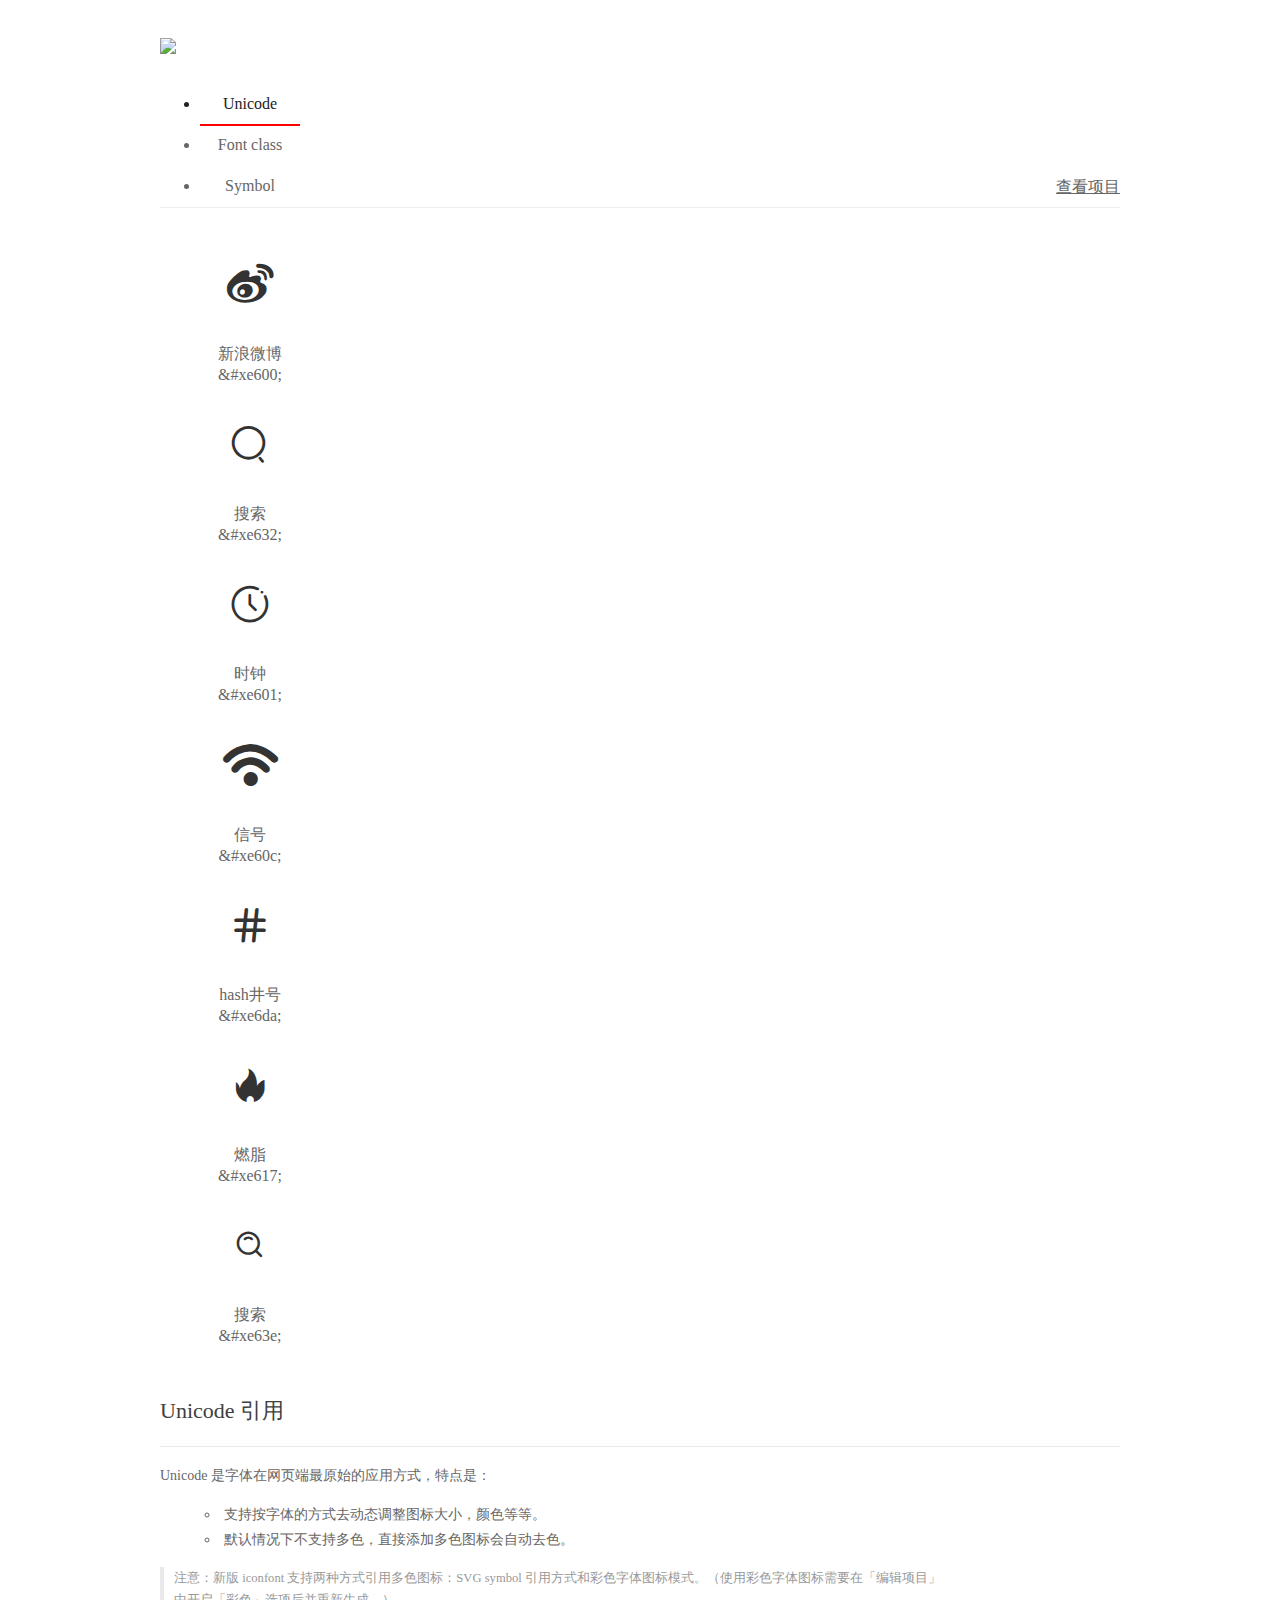
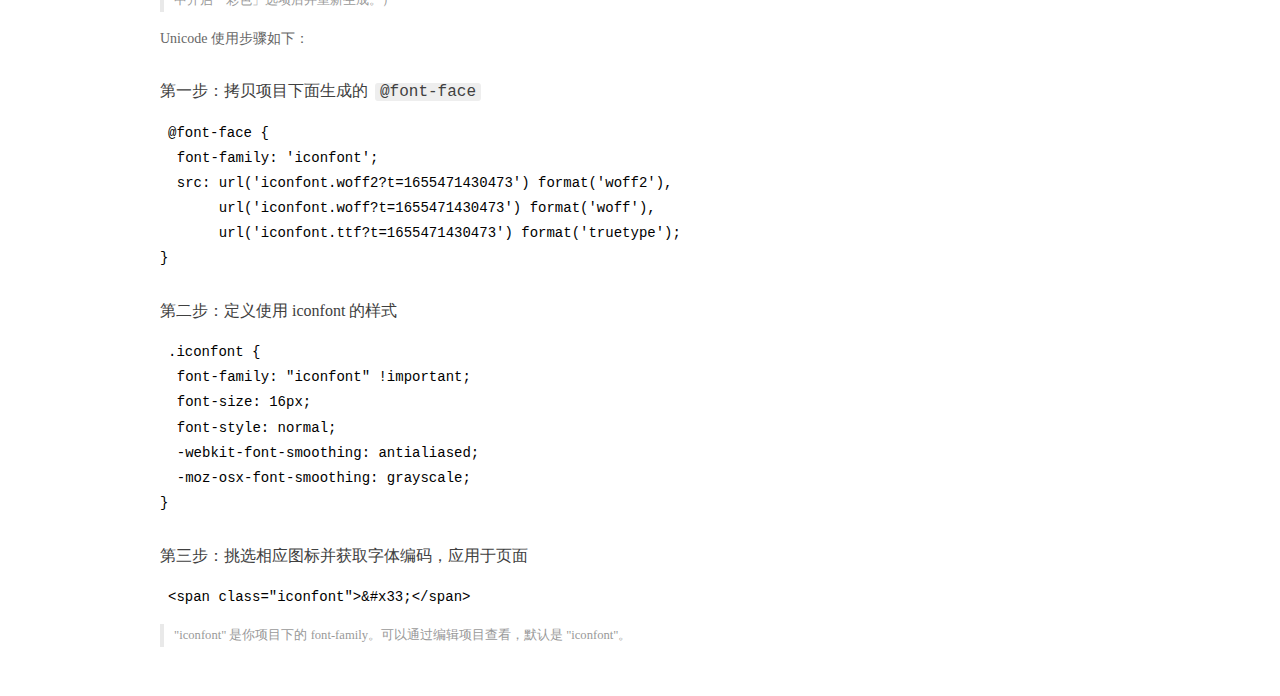
==== font/demo_index.html @ 8a9a61cd "第一版" ====
<!DOCTYPE html>
<html>
<head>
  <meta charset="utf-8"/>
  <title>iconfont Demo</title>
  <link rel="shortcut icon" href="//img.alicdn.com/imgextra/i2/O1CN01ZyAlrn1MwaMhqz36G_!!6000000001499-73-tps-64-64.ico" type="image/x-icon"/>
  <link rel="icon" type="image/svg+xml" href="//img.alicdn.com/imgextra/i4/O1CN01EYTRnJ297D6vehehJ_!!6000000008020-55-tps-64-64.svg"/>
  <link rel="stylesheet" href="https://g.alicdn.com/thx/cube/1.3.2/cube.min.css">
  <link rel="stylesheet" href="demo.css">
  <link rel="stylesheet" href="iconfont.css">
  <script src="iconfont.js"></script>
  <!-- jQuery -->
  <script src="https://a1.alicdn.com/oss/uploads/2018/12/26/7bfddb60-08e8-11e9-9b04-53e73bb6408b.js"></script>
  <!-- 代码高亮 -->
  <script src="https://a1.alicdn.com/oss/uploads/2018/12/26/a3f714d0-08e6-11e9-8a15-ebf944d7534c.js"></script>
  <style>
    .main .logo {
      margin-top: 0;
      height: auto;
    }

    .main .logo a {
      display: flex;
      align-items: center;
    }

    .main .logo .sub-title {
      margin-left: 0.5em;
      font-size: 22px;
      color: #fff;
      background: linear-gradient(-45deg, #3967FF, #B500FE);
      -webkit-background-clip: text;
      -webkit-text-fill-color: transparent;
    }
  </style>
</head>
<body>
  <div class="main">
    <h1 class="logo"><a href="https://www.iconfont.cn/" title="iconfont 首页" target="_blank">
      <img width="200" src="https://img.alicdn.com/imgextra/i3/O1CN01Mn65HV1FfSEzR6DKv_!!6000000000514-55-tps-228-59.svg">
      
    </a></h1>
    <div class="nav-tabs">
      <ul id="tabs" class="dib-box">
        <li class="dib active"><span>Unicode</span></li>
        <li class="dib"><span>Font class</span></li>
        <li class="dib"><span>Symbol</span></li>
      </ul>
      
      <a href="https://www.iconfont.cn/manage/index?manage_type=myprojects&projectId=3472368" target="_blank" class="nav-more">查看项目</a>
      
    </div>
    <div class="tab-container">
      <div class="content unicode" style="display: block;">
          <ul class="icon_lists dib-box">
          
            <li class="dib">
              <span class="icon iconfont">&#xe600;</span>
                <div class="name">新浪微博</div>
                <div class="code-name">&amp;#xe600;</div>
              </li>
          
            <li class="dib">
              <span class="icon iconfont">&#xe632;</span>
                <div class="name">搜索</div>
                <div class="code-name">&amp;#xe632;</div>
              </li>
          
            <li class="dib">
              <span class="icon iconfont">&#xe601;</span>
                <div class="name">时钟</div>
                <div class="code-name">&amp;#xe601;</div>
              </li>
          
            <li class="dib">
              <span class="icon iconfont">&#xe60c;</span>
                <div class="name">信号</div>
                <div class="code-name">&amp;#xe60c;</div>
              </li>
          
            <li class="dib">
              <span class="icon iconfont">&#xe6da;</span>
                <div class="name">hash井号</div>
                <div class="code-name">&amp;#xe6da;</div>
              </li>
          
            <li class="dib">
              <span class="icon iconfont">&#xe617;</span>
                <div class="name">燃脂</div>
                <div class="code-name">&amp;#xe617;</div>
              </li>
          
            <li class="dib">
              <span class="icon iconfont">&#xe63e;</span>
                <div class="name">搜索</div>
                <div class="code-name">&amp;#xe63e;</div>
              </li>
          
          </ul>
          <div class="article markdown">
          <h2 id="unicode-">Unicode 引用</h2>
          <hr>

          <p>Unicode 是字体在网页端最原始的应用方式，特点是：</p>
          <ul>
            <li>支持按字体的方式去动态调整图标大小，颜色等等。</li>
            <li>默认情况下不支持多色，直接添加多色图标会自动去色。</li>
          </ul>
          <blockquote>
            <p>注意：新版 iconfont 支持两种方式引用多色图标：SVG symbol 引用方式和彩色字体图标模式。（使用彩色字体图标需要在「编辑项目」中开启「彩色」选项后并重新生成。）</p>
          </blockquote>
          <p>Unicode 使用步骤如下：</p>
          <h3 id="-font-face">第一步：拷贝项目下面生成的 <code>@font-face</code></h3>
<pre><code class="language-css"
>@font-face {
  font-family: 'iconfont';
  src: url('iconfont.woff2?t=1655471430473') format('woff2'),
       url('iconfont.woff?t=1655471430473') format('woff'),
       url('iconfont.ttf?t=1655471430473') format('truetype');
}
</code></pre>
          <h3 id="-iconfont-">第二步：定义使用 iconfont 的样式</h3>
<pre><code class="language-css"
>.iconfont {
  font-family: "iconfont" !important;
  font-size: 16px;
  font-style: normal;
  -webkit-font-smoothing: antialiased;
  -moz-osx-font-smoothing: grayscale;
}
</code></pre>
          <h3 id="-">第三步：挑选相应图标并获取字体编码，应用于页面</h3>
<pre>
<code class="language-html"
>&lt;span class="iconfont"&gt;&amp;#x33;&lt;/span&gt;
</code></pre>
          <blockquote>
            <p>"iconfont" 是你项目下的 font-family。可以通过编辑项目查看，默认是 "iconfont"。</p>
          </blockquote>
          </div>
      </div>
      <div class="content font-class">
        <ul class="icon_lists dib-box">
          
          <li class="dib">
            <span class="icon iconfont icon-xinlangweibo"></span>
            <div class="name">
              新浪微博
            </div>
            <div class="code-name">.icon-xinlangweibo
            </div>
          </li>
          
          <li class="dib">
            <span class="icon iconfont icon-sousuo"></span>
            <div class="name">
              搜索
            </div>
            <div class="code-name">.icon-sousuo
            </div>
          </li>
          
          <li class="dib">
            <span class="icon iconfont icon-shizhong"></span>
            <div class="name">
              时钟
            </div>
            <div class="code-name">.icon-shizhong
            </div>
          </li>
          
          <li class="dib">
            <span class="icon iconfont icon-xinhao"></span>
            <div class="name">
              信号
            </div>
            <div class="code-name">.icon-xinhao
            </div>
          </li>
          
          <li class="dib">
            <span class="icon iconfont icon-hashjinghao"></span>
            <div class="name">
              hash井号
            </div>
            <div class="code-name">.icon-hashjinghao
            </div>
          </li>
          
          <li class="dib">
            <span class="icon iconfont icon-daochu1024-07"></span>
            <div class="name">
              燃脂
            </div>
            <div class="code-name">.icon-daochu1024-07
            </div>
          </li>
          
          <li class="dib">
            <span class="icon iconfont icon-sousuo1"></span>
            <div class="name">
              搜索
            </div>
            <div class="code-name">.icon-sousuo1
            </div>
          </li>
          
        </ul>
        <div class="article markdown">
        <h2 id="font-class-">font-class 引用</h2>
        <hr>

        <p>font-class 是 Unicode 使用方式的一种变种，主要是解决 Unicode 书写不直观，语意不明确的问题。</p>
        <p>与 Unicode 使用方式相比，具有如下特点：</p>
        <ul>
          <li>相比于 Unicode 语意明确，书写更直观。可以很容易分辨这个 icon 是什么。</li>
          <li>因为使用 class 来定义图标，所以当要替换图标时，只需要修改 class 里面的 Unicode 引用。</li>
        </ul>
        <p>使用步骤如下：</p>
        <h3 id="-fontclass-">第一步：引入项目下面生成的 fontclass 代码：</h3>
<pre><code class="language-html">&lt;link rel="stylesheet" href="./iconfont.css"&gt;
</code></pre>
        <h3 id="-">第二步：挑选相应图标并获取类名，应用于页面：</h3>
<pre><code class="language-html">&lt;span class="iconfont icon-xxx"&gt;&lt;/span&gt;
</code></pre>
        <blockquote>
          <p>"
            iconfont" 是你项目下的 font-family。可以通过编辑项目查看，默认是 "iconfont"。</p>
        </blockquote>
      </div>
      </div>
      <div class="content symbol">
          <ul class="icon_lists dib-box">
          
            <li class="dib">
                <svg class="icon svg-icon" aria-hidden="true">
                  <use xlink:href="#icon-xinlangweibo"></use>
                </svg>
                <div class="name">新浪微博</div>
                <div class="code-name">#icon-xinlangweibo</div>
            </li>
          
            <li class="dib">
                <svg class="icon svg-icon" aria-hidden="true">
                  <use xlink:href="#icon-sousuo"></use>
                </svg>
                <div class="name">搜索</div>
                <div class="code-name">#icon-sousuo</div>
            </li>
          
            <li class="dib">
                <svg class="icon svg-icon" aria-hidden="true">
                  <use xlink:href="#icon-shizhong"></use>
                </svg>
                <div class="name">时钟</div>
                <div class="code-name">#icon-shizhong</div>
            </li>
          
            <li class="dib">
                <svg class="icon svg-icon" aria-hidden="true">
                  <use xlink:href="#icon-xinhao"></use>
                </svg>
                <div class="name">信号</div>
                <div class="code-name">#icon-xinhao</div>
            </li>
          
            <li class="dib">
                <svg class="icon svg-icon" aria-hidden="true">
                  <use xlink:href="#icon-hashjinghao"></use>
                </svg>
                <div class="name">hash井号</div>
                <div class="code-name">#icon-hashjinghao</div>
            </li>
          
            <li class="dib">
                <svg class="icon svg-icon" aria-hidden="true">
                  <use xlink:href="#icon-daochu1024-07"></use>
                </svg>
                <div class="name">燃脂</div>
                <div class="code-name">#icon-daochu1024-07</div>
            </li>
          
            <li class="dib">
                <svg class="icon svg-icon" aria-hidden="true">
                  <use xlink:href="#icon-sousuo1"></use>
                </svg>
                <div class="name">搜索</div>
                <div class="code-name">#icon-sousuo1</div>
            </li>
          
          </ul>
          <div class="article markdown">
          <h2 id="symbol-">Symbol 引用</h2>
          <hr>

          <p>这是一种全新的使用方式，应该说这才是未来的主流，也是平台目前推荐的用法。相关介绍可以参考这篇<a href="">文章</a>
            这种用法其实是做了一个 SVG 的集合，与另外两种相比具有如下特点：</p>
          <ul>
            <li>支持多色图标了，不再受单色限制。</li>
            <li>通过一些技巧，支持像字体那样，通过 <code>font-size</code>, <code>color</code> 来调整样式。</li>
            <li>兼容性较差，支持 IE9+，及现代浏览器。</li>
            <li>浏览器渲染 SVG 的性能一般，还不如 png。</li>
          </ul>
          <p>使用步骤如下：</p>
          <h3 id="-symbol-">第一步：引入项目下面生成的 symbol 代码：</h3>
<pre><code class="language-html">&lt;script src="./iconfont.js"&gt;&lt;/script&gt;
</code></pre>
          <h3 id="-css-">第二步：加入通用 CSS 代码（引入一次就行）：</h3>
<pre><code class="language-html">&lt;style&gt;
.icon {
  width: 1em;
  height: 1em;
  vertical-align: -0.15em;
  fill: currentColor;
  overflow: hidden;
}
&lt;/style&gt;
</code></pre>
          <h3 id="-">第三步：挑选相应图标并获取类名，应用于页面：</h3>
<pre><code class="language-html">&lt;svg class="icon" aria-hidden="true"&gt;
  &lt;use xlink:href="#icon-xxx"&gt;&lt;/use&gt;
&lt;/svg&gt;
</code></pre>
          </div>
      </div>

    </div>
  </div>
  <script>
  $(document).ready(function () {
      $('.tab-container .content:first').show()

      $('#tabs li').click(function (e) {
        var tabContent = $('.tab-container .content')
        var index = $(this).index()

        if ($(this).hasClass('active')) {
          return
        } else {
          $('#tabs li').removeClass('active')
          $(this).addClass('active')

          tabContent.hide().eq(index).fadeIn()
        }
      })
    })
  </script>
</body>
</html>
---- font/demo.css ----
/* Logo 字体 */
@font-face {
  font-family: "iconfont logo";
  src: url('https://at.alicdn.com/t/font_985780_km7mi63cihi.eot?t=1545807318834');
  src: url('https://at.alicdn.com/t/font_985780_km7mi63cihi.eot?t=1545807318834#iefix') format('embedded-opentype'),
    url('https://at.alicdn.com/t/font_985780_km7mi63cihi.woff?t=1545807318834') format('woff'),
    url('https://at.alicdn.com/t/font_985780_km7mi63cihi.ttf?t=1545807318834') format('truetype'),
    url('https://at.alicdn.com/t/font_985780_km7mi63cihi.svg?t=1545807318834#iconfont') format('svg');
}

.logo {
  font-family: "iconfont logo";
  font-size: 160px;
  font-style: normal;
  -webkit-font-smoothing: antialiased;
  -moz-osx-font-smoothing: grayscale;
}

/* tabs */
.nav-tabs {
  position: relative;
}

.nav-tabs .nav-more {
  position: absolute;
  right: 0;
  bottom: 0;
  height: 42px;
  line-height: 42px;
  color: #666;
}

#tabs {
  border-bottom: 1px solid #eee;
}

#tabs li {
  cursor: pointer;
  width: 100px;
  height: 40px;
  line-height: 40px;
  text-align: center;
  font-size: 16px;
  border-bottom: 2px solid transparent;
  position: relative;
  z-index: 1;
  margin-bottom: -1px;
  color: #666;
}


#tabs .active {
  border-bottom-color: #f00;
  color: #222;
}

.tab-container .content {
  display: none;
}

/* 页面布局 */
.main {
  padding: 30px 100px;
  width: 960px;
  margin: 0 auto;
}

.main .logo {
  color: #333;
  text-align: left;
  margin-bottom: 30px;
  line-height: 1;
  height: 110px;
  margin-top: -50px;
  overflow: hidden;
  *zoom: 1;
}

.main .logo a {
  font-size: 160px;
  color: #333;
}

.helps {
  margin-top: 40px;
}

.helps pre {
  padding: 20px;
  margin: 10px 0;
  border: solid 1px #e7e1cd;
  background-color: #fffdef;
  overflow: auto;
}

.icon_lists {
  width: 100% !important;
  overflow: hidden;
  *zoom: 1;
}

.icon_lists li {
  width: 100px;
  margin-bottom: 10px;
  margin-right: 20px;
  text-align: center;
  list-style: none !important;
  cursor: default;
}

.icon_lists li .code-name {
  line-height: 1.2;
}

.icon_lists .icon {
  display: block;
  height: 100px;
  line-height: 100px;
  font-size: 42px;
  margin: 10px auto;
  color: #333;
  -webkit-transition: font-size 0.25s linear, width 0.25s linear;
  -moz-transition: font-size 0.25s linear, width 0.25s linear;
  transition: font-size 0.25s linear, width 0.25s linear;
}

.icon_lists .icon:hover {
  font-size: 100px;
}

.icon_lists .svg-icon {
  /* 通过设置 font-size 来改变图标大小 */
  width: 1em;
  /* 图标和文字相邻时，垂直对齐 */
  vertical-align: -0.15em;
  /* 通过设置 color 来改变 SVG 的颜色/fill */
  fill: currentColor;
  /* path 和 stroke 溢出 viewBox 部分在 IE 下会显示
      normalize.css 中也包含这行 */
  overflow: hidden;
}

.icon_lists li .name,
.icon_lists li .code-name {
  color: #666;
}

/* markdown 样式 */
.markdown {
  color: #666;
  font-size: 14px;
  line-height: 1.8;
}

.highlight {
  line-height: 1.5;
}

.markdown img {
  vertical-align: middle;
  max-width: 100%;
}

.markdown h1 {
  color: #404040;
  font-weight: 500;
  line-height: 40px;
  margin-bottom: 24px;
}

.markdown h2,
.markdown h3,
.markdown h4,
.markdown h5,
.markdown h6 {
  color: #404040;
  margin: 1.6em 0 0.6em 0;
  font-weight: 500;
  clear: both;
}

.markdown h1 {
  font-size: 28px;
}

.markdown h2 {
  font-size: 22px;
}

.markdown h3 {
  font-size: 16px;
}

.markdown h4 {
  font-size: 14px;
}

.markdown h5 {
  font-size: 12px;
}

.markdown h6 {
  font-size: 12px;
}

.markdown hr {
  height: 1px;
  border: 0;
  background: #e9e9e9;
  margin: 16px 0;
  clear: both;
}

.markdown p {
  margin: 1em 0;
}

.markdown>p,
.markdown>blockquote,
.markdown>.highlight,
.markdown>ol,
.markdown>ul {
  width: 80%;
}

.markdown ul>li {
  list-style: circle;
}

.markdown>ul li,
.markdown blockquote ul>li {
  margin-left: 20px;
  padding-left: 4px;
}

.markdown>ul li p,
.markdown>ol li p {
  margin: 0.6em 0;
}

.markdown ol>li {
  list-style: decimal;
}

.markdown>ol li,
.markdown blockquote ol>li {
  margin-left: 20px;
  padding-left: 4px;
}

.markdown code {
  margin: 0 3px;
  padding: 0 5px;
  background: #eee;
  border-radius: 3px;
}

.markdown strong,
.markdown b {
  font-weight: 600;
}

.markdown>table {
  border-collapse: collapse;
  border-spacing: 0px;
  empty-cells: show;
  border: 1px solid #e9e9e9;
  width: 95%;
  margin-bottom: 24px;
}

.markdown>table th {
  white-space: nowrap;
  color: #333;
  font-weight: 600;
}

.markdown>table th,
.markdown>table td {
  border: 1px solid #e9e9e9;
  padding: 8px 16px;
  text-align: left;
}

.markdown>table th {
  background: #F7F7F7;
}

.markdown blockquote {
  font-size: 90%;
  color: #999;
  border-left: 4px solid #e9e9e9;
  padding-left: 0.8em;
  margin: 1em 0;
}

.markdown blockquote p {
  margin: 0;
}

.markdown .anchor {
  opacity: 0;
  transition: opacity 0.3s ease;
  margin-left: 8px;
}

.markdown .waiting {
  color: #ccc;
}

.markdown h1:hover .anchor,
.markdown h2:hover .anchor,
.markdown h3:hover .anchor,
.markdown h4:hover .anchor,
.markdown h5:hover .anchor,
.markdown h6:hover .anchor {
  opacity: 1;
  display: inline-block;
}

.markdown>br,
.markdown>p>br {
  clear: both;
}


.hljs {
  display: block;
  background: white;
  padding: 0.5em;
  color: #333333;
  overflow-x: auto;
}

.hljs-comment,
.hljs-meta {
  color: #969896;
}

.hljs-string,
.hljs-variable,
.hljs-template-variable,
.hljs-strong,
.hljs-emphasis,
.hljs-quote {
  color: #df5000;
}

.hljs-keyword,
.hljs-selector-tag,
.hljs-type {
  color: #a71d5d;
}

.hljs-literal,
.hljs-symbol,
.hljs-bullet,
.hljs-attribute {
  color: #0086b3;
}

.hljs-section,
.hljs-name {
  color: #63a35c;
}

.hljs-tag {
  color: #333333;
}

.hljs-title,
.hljs-attr,
.hljs-selector-id,
.hljs-selector-class,
.hljs-selector-attr,
.hljs-selector-pseudo {
  color: #795da3;
}

.hljs-addition {
  color: #55a532;
  background-color: #eaffea;
}

.hljs-deletion {
  color: #bd2c00;
  background-color: #ffecec;
}

.hljs-link {
  text-decoration: underline;
}

/* 代码高亮 */
/* PrismJS 1.15.0
https://prismjs.com/download.html#themes=prism&languages=markup+css+clike+javascript */
/**
 * prism.js default theme for JavaScript, CSS and HTML
 * Based on dabblet (http://dabblet.com)
 * @author Lea Verou
 */
code[class*="language-"],
pre[class*="language-"] {
  color: black;
  background: none;
  text-shadow: 0 1px white;
  font-family: Consolas, Monaco, 'Andale Mono', 'Ubuntu Mono', monospace;
  text-align: left;
  white-space: pre;
  word-spacing: normal;
  word-break: normal;
  word-wrap: normal;
  line-height: 1.5;

  -moz-tab-size: 4;
  -o-tab-size: 4;
  tab-size: 4;

  -webkit-hyphens: none;
  -moz-hyphens: none;
  -ms-hyphens: none;
  hyphens: none;
}

pre[class*="language-"]::-moz-selection,
pre[class*="language-"] ::-moz-selection,
code[class*="language-"]::-moz-selection,
code[class*="language-"] ::-moz-selection {
  text-shadow: none;
  background: #b3d4fc;
}

pre[class*="language-"]::selection,
pre[class*="language-"] ::selection,
code[class*="language-"]::selection,
code[class*="language-"] ::selection {
  text-shadow: none;
  background: #b3d4fc;
}

@media print {

  code[class*="language-"],
  pre[class*="language-"] {
    text-shadow: none;
  }
}

/* Code blocks */
pre[class*="language-"] {
  padding: 1em;
  margin: .5em 0;
  overflow: auto;
}

:not(pre)>code[class*="language-"],
pre[class*="language-"] {
  background: #f5f2f0;
}

/* Inline code */
:not(pre)>code[class*="language-"] {
  padding: .1em;
  border-radius: .3em;
  white-space: normal;
}

.token.comment,
.token.prolog,
.token.doctype,
.token.cdata {
  color: slategray;
}

.token.punctuation {
  color: #999;
}

.namespace {
  opacity: .7;
}

.token.property,
.token.tag,
.token.boolean,
.token.number,
.token.constant,
.token.symbol,
.token.deleted {
  color: #905;
}

.token.selector,
.token.attr-name,
.token.string,
.token.char,
.token.builtin,
.token.inserted {
  color: #690;
}

.token.operator,
.token.entity,
.token.url,
.language-css .token.string,
.style .token.string {
  color: #9a6e3a;
  background: hsla(0, 0%, 100%, .5);
}

.token.atrule,
.token.attr-value,
.token.keyword {
  color: #07a;
}

.token.function,
.token.class-name {
  color: #DD4A68;
}

.token.regex,
.token.important,
.token.variable {
  color: #e90;
}

.token.important,
.token.bold {
  font-weight: bold;
}

.token.italic {
  font-style: italic;
}

.token.entity {
  cursor: help;
}
---- font/iconfont.css ----
@font-face {
  font-family: "iconfont"; /* Project id 3472368 */
  src: url('iconfont.woff2?t=1655471430473') format('woff2'),
       url('iconfont.woff?t=1655471430473') format('woff'),
       url('iconfont.ttf?t=1655471430473') format('truetype');
}

.iconfont {
  font-family: "iconfont" !important;
  font-size: 16px;
  font-style: normal;
  -webkit-font-smoothing: antialiased;
  -moz-osx-font-smoothing: grayscale;
}

.icon-xinlangweibo:before {
  content: "\e600";
}

.icon-sousuo:before {
  content: "\e632";
}

.icon-shizhong:before {
  content: "\e601";
}

.icon-xinhao:before {
  content: "\e60c";
}

.icon-hashjinghao:before {
  content: "\e6da";
}

.icon-daochu1024-07:before {
  content: "\e617";
}

.icon-sousuo1:before {
  content: "\e63e";
}
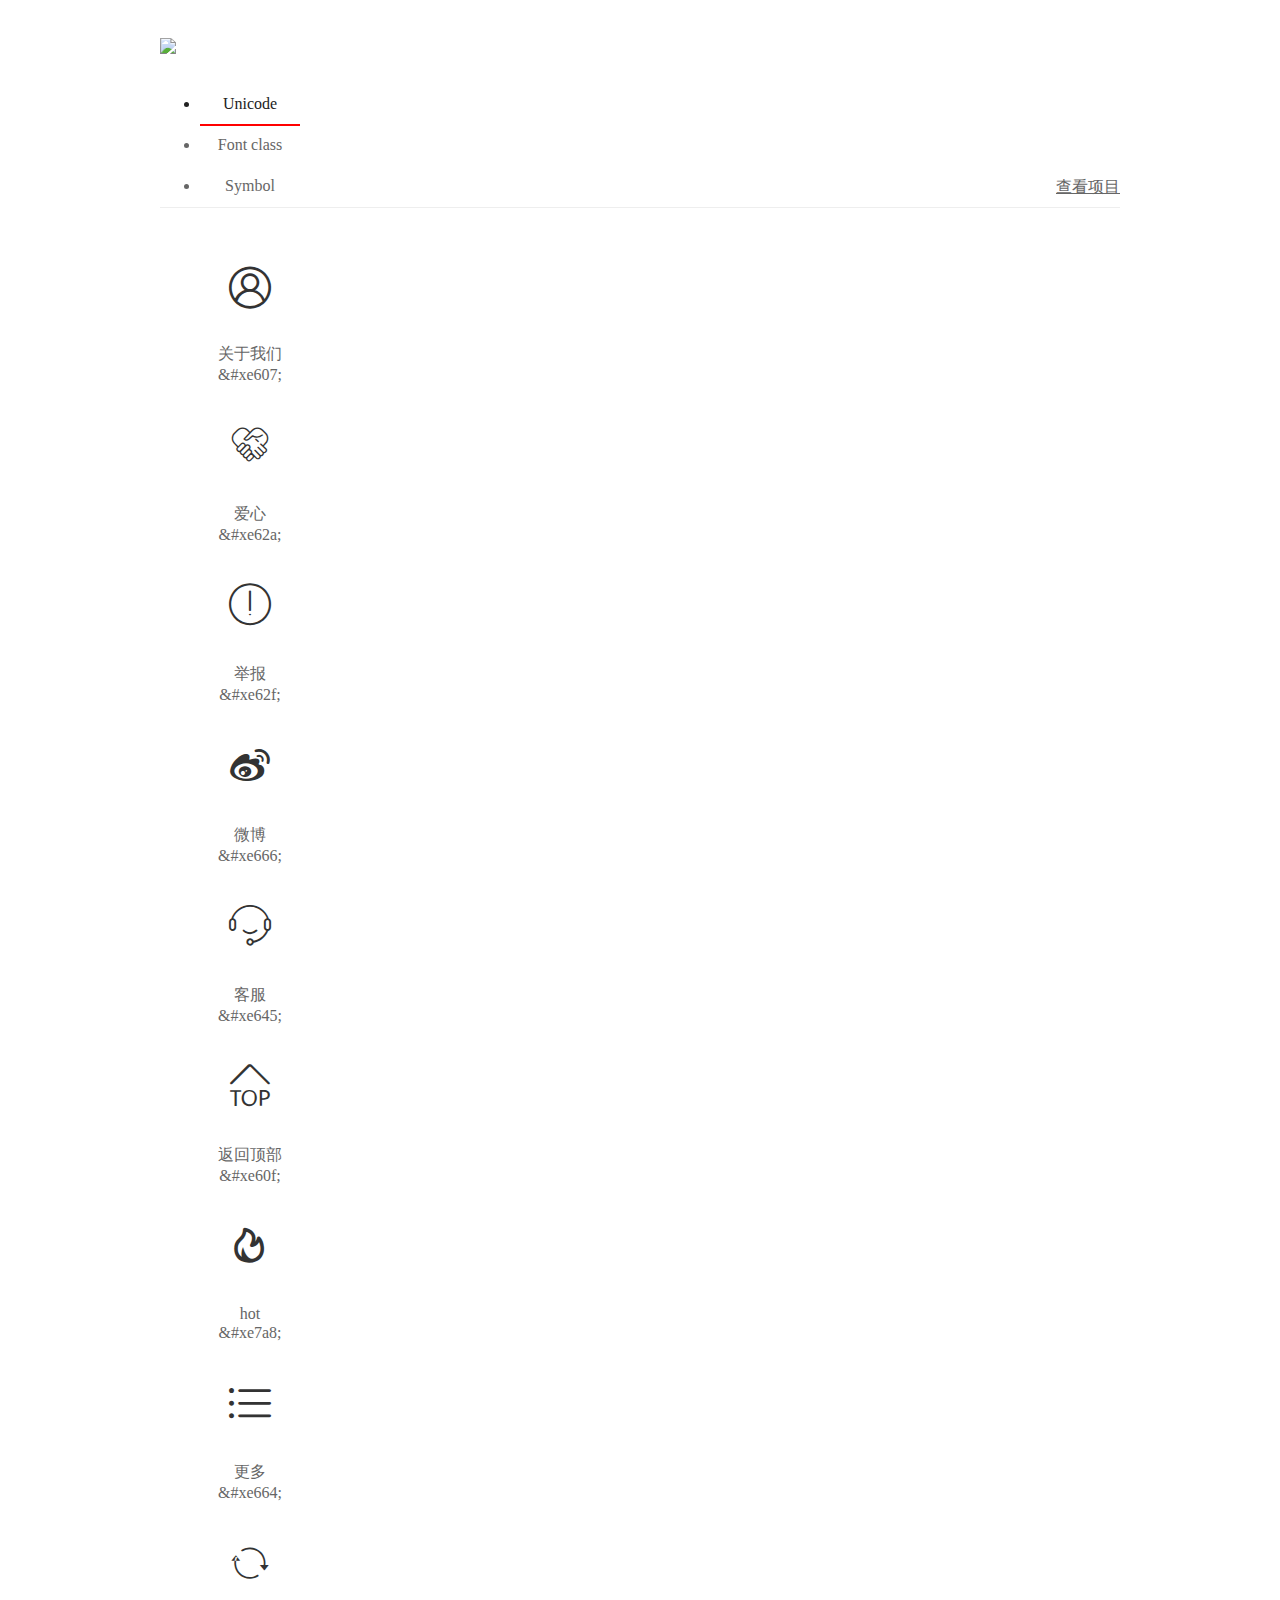
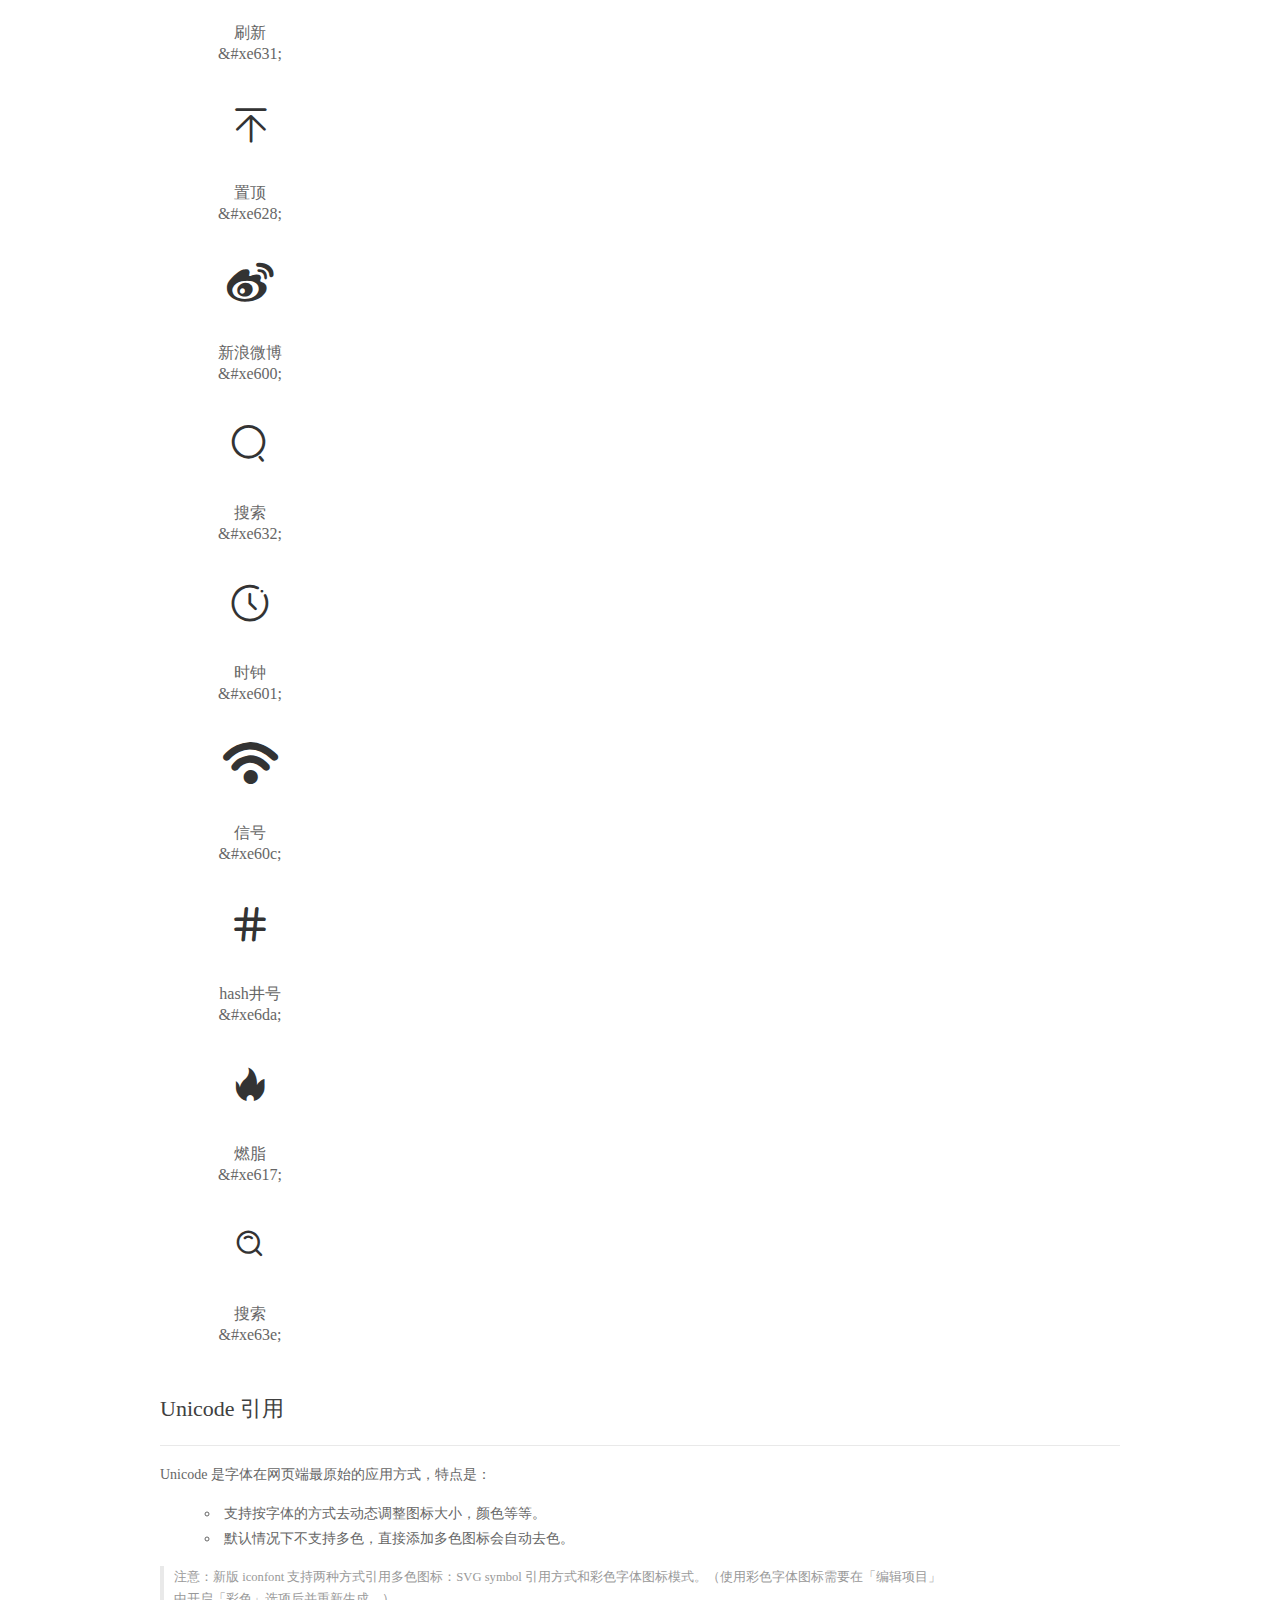
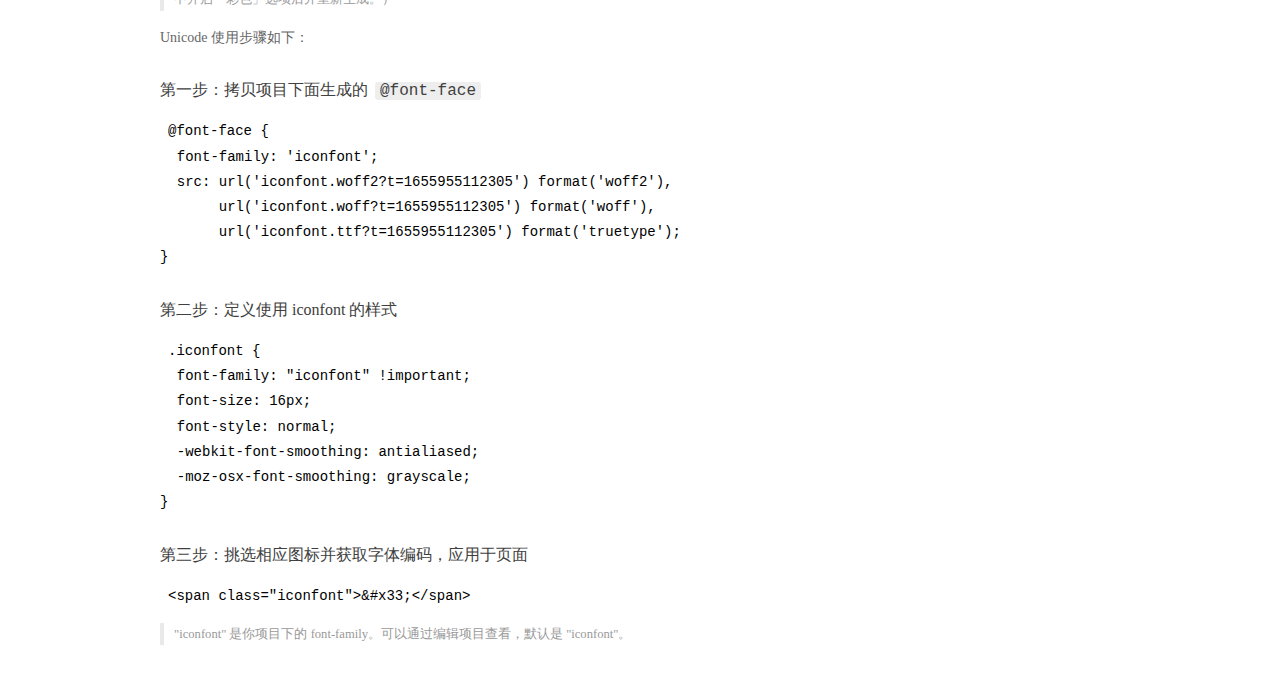
==== commit 1bde23c8: "6.23" ====
--- a/font/demo_index.html
+++ b/font/demo_index.html
@@ -55,6 +55,66 @@
           <ul class="icon_lists dib-box">
           
             <li class="dib">
+              <span class="icon iconfont">&#xe607;</span>
+                <div class="name">关于我们</div>
+                <div class="code-name">&amp;#xe607;</div>
+              </li>
+          
+            <li class="dib">
+              <span class="icon iconfont">&#xe62a;</span>
+                <div class="name">爱心</div>
+                <div class="code-name">&amp;#xe62a;</div>
+              </li>
+          
+            <li class="dib">
+              <span class="icon iconfont">&#xe62f;</span>
+                <div class="name">举报</div>
+                <div class="code-name">&amp;#xe62f;</div>
+              </li>
+          
+            <li class="dib">
+              <span class="icon iconfont">&#xe666;</span>
+                <div class="name">微博</div>
+                <div class="code-name">&amp;#xe666;</div>
+              </li>
+          
+            <li class="dib">
+              <span class="icon iconfont">&#xe645;</span>
+                <div class="name">客服</div>
+                <div class="code-name">&amp;#xe645;</div>
+              </li>
+          
+            <li class="dib">
+              <span class="icon iconfont">&#xe60f;</span>
+                <div class="name">返回顶部</div>
+                <div class="code-name">&amp;#xe60f;</div>
+              </li>
+          
+            <li class="dib">
+              <span class="icon iconfont">&#xe7a8;</span>
+                <div class="name">hot</div>
+                <div class="code-name">&amp;#xe7a8;</div>
+              </li>
+          
+            <li class="dib">
+              <span class="icon iconfont">&#xe664;</span>
+                <div class="name">更多</div>
+                <div class="code-name">&amp;#xe664;</div>
+              </li>
+          
+            <li class="dib">
+              <span class="icon iconfont">&#xe631;</span>
+                <div class="name">刷新</div>
+                <div class="code-name">&amp;#xe631;</div>
+              </li>
+          
+            <li class="dib">
+              <span class="icon iconfont">&#xe628;</span>
+                <div class="name">置顶</div>
+                <div class="code-name">&amp;#xe628;</div>
+              </li>
+          
+            <li class="dib">
               <span class="icon iconfont">&#xe600;</span>
                 <div class="name">新浪微博</div>
                 <div class="code-name">&amp;#xe600;</div>
@@ -114,9 +174,9 @@
 <pre><code class="language-css"
 >@font-face {
   font-family: 'iconfont';
-  src: url('iconfont.woff2?t=1655471430473') format('woff2'),
-       url('iconfont.woff?t=1655471430473') format('woff'),
-       url('iconfont.ttf?t=1655471430473') format('truetype');
+  src: url('iconfont.woff2?t=1655955112305') format('woff2'),
+       url('iconfont.woff?t=1655955112305') format('woff'),
+       url('iconfont.ttf?t=1655955112305') format('truetype');
 }
 </code></pre>
           <h3 id="-iconfont-">第二步：定义使用 iconfont 的样式</h3>
@@ -143,6 +203,96 @@
         <ul class="icon_lists dib-box">
           
           <li class="dib">
+            <span class="icon iconfont icon-guanyuwomen"></span>
+            <div class="name">
+              关于我们
+            </div>
+            <div class="code-name">.icon-guanyuwomen
+            </div>
+          </li>
+          
+          <li class="dib">
+            <span class="icon iconfont icon-aixin"></span>
+            <div class="name">
+              爱心
+            </div>
+            <div class="code-name">.icon-aixin
+            </div>
+          </li>
+          
+          <li class="dib">
+            <span class="icon iconfont icon-jubao"></span>
+            <div class="name">
+              举报
+            </div>
+            <div class="code-name">.icon-jubao
+            </div>
+          </li>
+          
+          <li class="dib">
+            <span class="icon iconfont icon-weibo"></span>
+            <div class="name">
+              微博
+            </div>
+            <div class="code-name">.icon-weibo
+            </div>
+          </li>
+          
+          <li class="dib">
+            <span class="icon iconfont icon-kefu"></span>
+            <div class="name">
+              客服
+            </div>
+            <div class="code-name">.icon-kefu
+            </div>
+          </li>
+          
+          <li class="dib">
+            <span class="icon iconfont icon-fanhuidingbu"></span>
+            <div class="name">
+              返回顶部
+            </div>
+            <div class="code-name">.icon-fanhuidingbu
+            </div>
+          </li>
+          
+          <li class="dib">
+            <span class="icon iconfont icon-hot"></span>
+            <div class="name">
+              hot
+            </div>
+            <div class="code-name">.icon-hot
+            </div>
+          </li>
+          
+          <li class="dib">
+            <span class="icon iconfont icon-gengduo"></span>
+            <div class="name">
+              更多
+            </div>
+            <div class="code-name">.icon-gengduo
+            </div>
+          </li>
+          
+          <li class="dib">
+            <span class="icon iconfont icon-shuaxin"></span>
+            <div class="name">
+              刷新
+            </div>
+            <div class="code-name">.icon-shuaxin
+            </div>
+          </li>
+          
+          <li class="dib">
+            <span class="icon iconfont icon-zhiding"></span>
+            <div class="name">
+              置顶
+            </div>
+            <div class="code-name">.icon-zhiding
+            </div>
+          </li>
+          
+          <li class="dib">
             <span class="icon iconfont icon-xinlangweibo"></span>
             <div class="name">
               新浪微博
@@ -231,6 +381,86 @@
       </div>
       <div class="content symbol">
           <ul class="icon_lists dib-box">
+          
+            <li class="dib">
+                <svg class="icon svg-icon" aria-hidden="true">
+                  <use xlink:href="#icon-guanyuwomen"></use>
+                </svg>
+                <div class="name">关于我们</div>
+                <div class="code-name">#icon-guanyuwomen</div>
+            </li>
+          
+            <li class="dib">
+                <svg class="icon svg-icon" aria-hidden="true">
+                  <use xlink:href="#icon-aixin"></use>
+                </svg>
+                <div class="name">爱心</div>
+                <div class="code-name">#icon-aixin</div>
+            </li>
+          
+            <li class="dib">
+                <svg class="icon svg-icon" aria-hidden="true">
+                  <use xlink:href="#icon-jubao"></use>
+                </svg>
+                <div class="name">举报</div>
+                <div class="code-name">#icon-jubao</div>
+            </li>
+          
+            <li class="dib">
+                <svg class="icon svg-icon" aria-hidden="true">
+                  <use xlink:href="#icon-weibo"></use>
+                </svg>
+                <div class="name">微博</div>
+                <div class="code-name">#icon-weibo</div>
+            </li>
+          
+            <li class="dib">
+                <svg class="icon svg-icon" aria-hidden="true">
+                  <use xlink:href="#icon-kefu"></use>
+                </svg>
+                <div class="name">客服</div>
+                <div class="code-name">#icon-kefu</div>
+            </li>
+          
+            <li class="dib">
+                <svg class="icon svg-icon" aria-hidden="true">
+                  <use xlink:href="#icon-fanhuidingbu"></use>
+                </svg>
+                <div class="name">返回顶部</div>
+                <div class="code-name">#icon-fanhuidingbu</div>
+            </li>
+          
+            <li class="dib">
+                <svg class="icon svg-icon" aria-hidden="true">
+                  <use xlink:href="#icon-hot"></use>
+                </svg>
+                <div class="name">hot</div>
+                <div class="code-name">#icon-hot</div>
+            </li>
+          
+            <li class="dib">
+                <svg class="icon svg-icon" aria-hidden="true">
+                  <use xlink:href="#icon-gengduo"></use>
+                </svg>
+                <div class="name">更多</div>
+                <div class="code-name">#icon-gengduo</div>
+            </li>
+          
+            <li class="dib">
+                <svg class="icon svg-icon" aria-hidden="true">
+                  <use xlink:href="#icon-shuaxin"></use>
+                </svg>
+                <div class="name">刷新</div>
+                <div class="code-name">#icon-shuaxin</div>
+            </li>
+          
+            <li class="dib">
+                <svg class="icon svg-icon" aria-hidden="true">
+                  <use xlink:href="#icon-zhiding"></use>
+                </svg>
+                <div class="name">置顶</div>
+                <div class="code-name">#icon-zhiding</div>
+            </li>
           
             <li class="dib">
                 <svg class="icon svg-icon" aria-hidden="true">
--- a/font/iconfont.css
+++ b/font/iconfont.css
@@ -1,8 +1,8 @@
 @font-face {
   font-family: "iconfont"; /* Project id 3472368 */
-  src: url('iconfont.woff2?t=1655471430473') format('woff2'),
-       url('iconfont.woff?t=1655471430473') format('woff'),
-       url('iconfont.ttf?t=1655471430473') format('truetype');
+  src: url('iconfont.woff2?t=1655955112305') format('woff2'),
+       url('iconfont.woff?t=1655955112305') format('woff'),
+       url('iconfont.ttf?t=1655955112305') format('truetype');
 }
 
 .iconfont {
@@ -11,6 +11,46 @@
   font-style: normal;
   -webkit-font-smoothing: antialiased;
   -moz-osx-font-smoothing: grayscale;
+}
+
+.icon-guanyuwomen:before {
+  content: "\e607";
+}
+
+.icon-aixin:before {
+  content: "\e62a";
+}
+
+.icon-jubao:before {
+  content: "\e62f";
+}
+
+.icon-weibo:before {
+  content: "\e666";
+}
+
+.icon-kefu:before {
+  content: "\e645";
+}
+
+.icon-fanhuidingbu:before {
+  content: "\e60f";
+}
+
+.icon-hot:before {
+  content: "\e7a8";
+}
+
+.icon-gengduo:before {
+  content: "\e664";
+}
+
+.icon-shuaxin:before {
+  content: "\e631";
+}
+
+.icon-zhiding:before {
+  content: "\e628";
 }
 
 .icon-xinlangweibo:before {
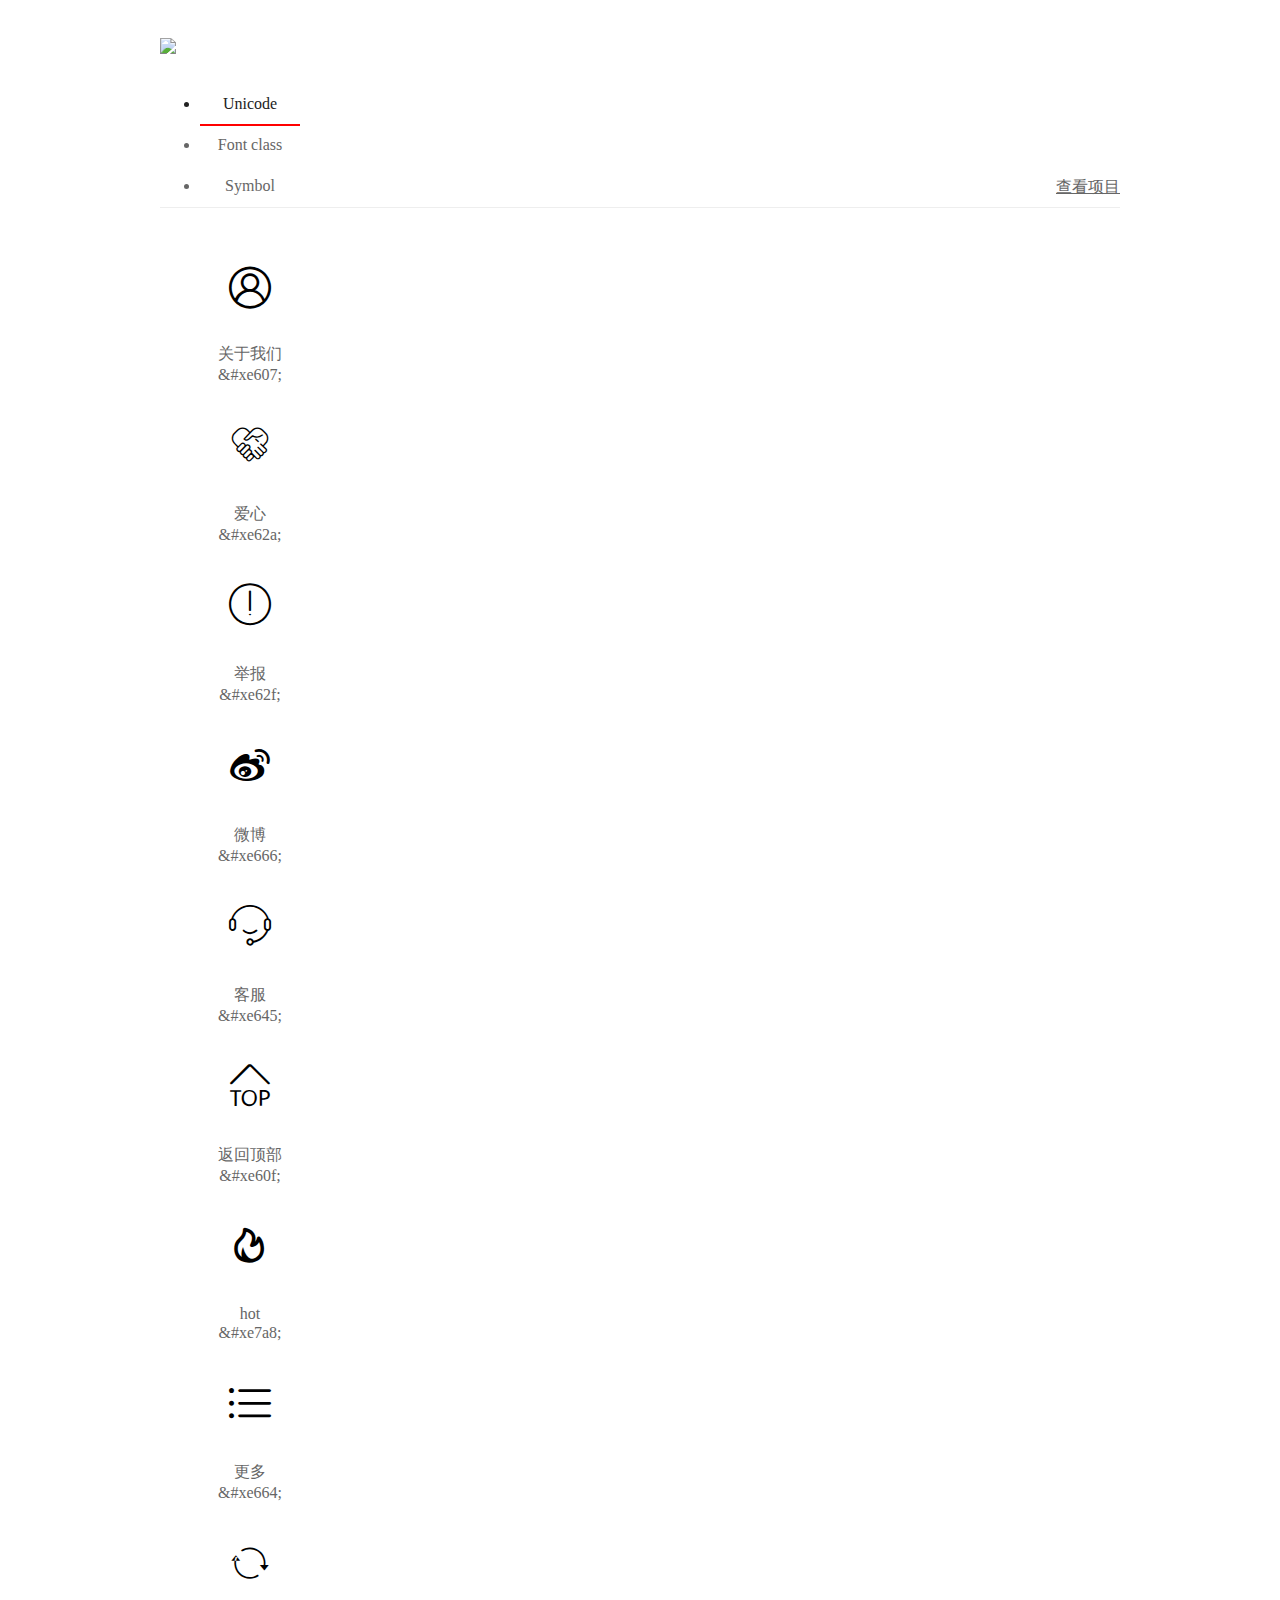
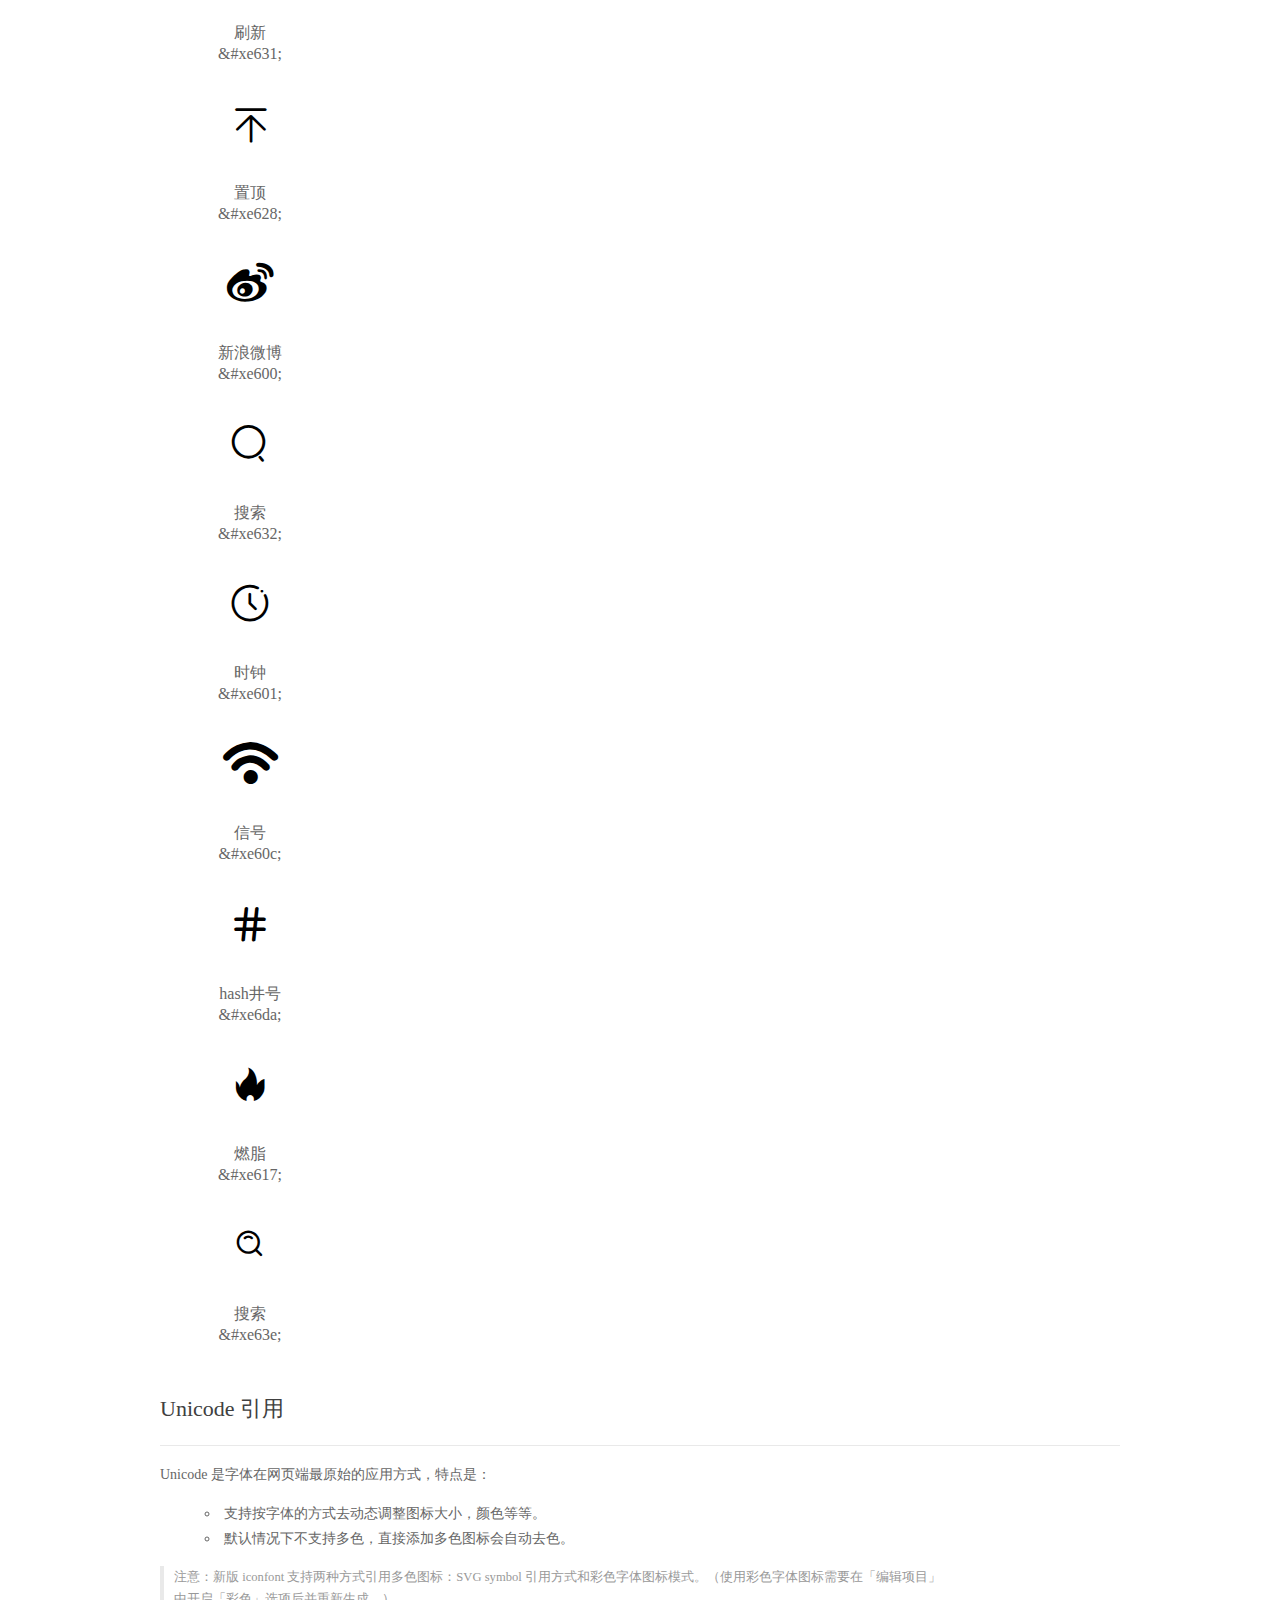
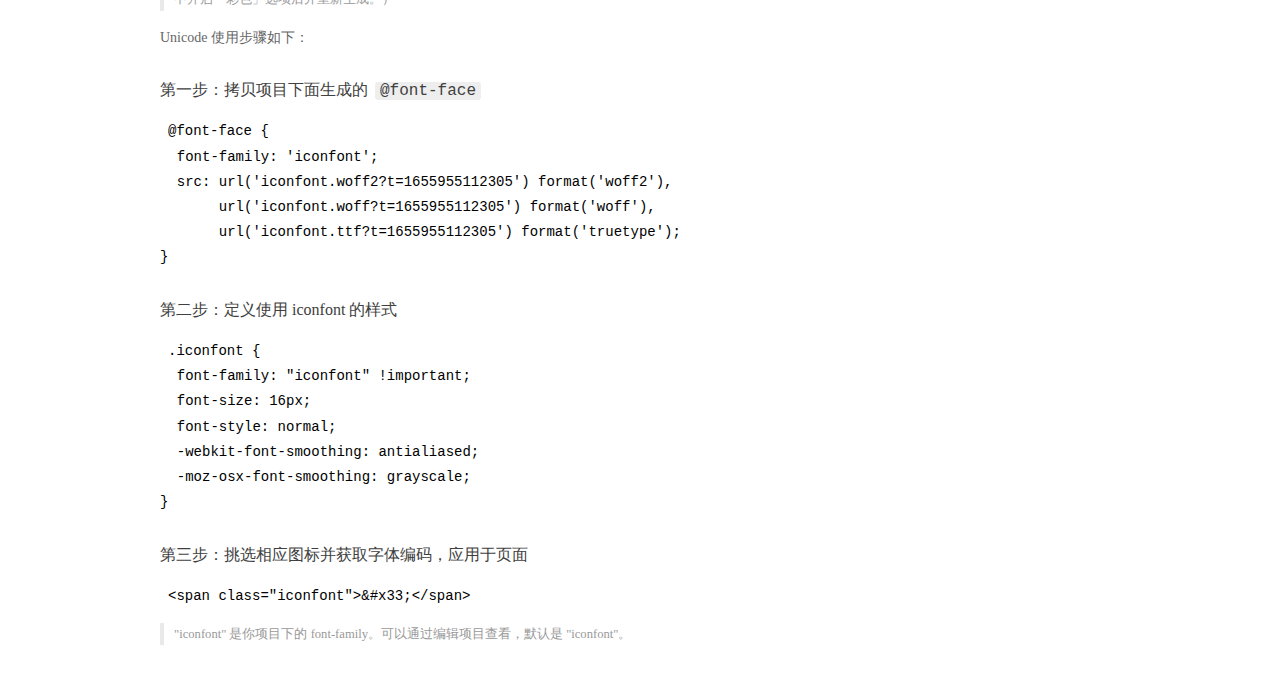
==== commit 32f245f6: "'home page'" ====
--- a/font/demo_index.html
+++ b/font/demo_index.html
@@ -27,7 +27,7 @@
     .main .logo .sub-title {
       margin-left: 0.5em;
       font-size: 22px;
-      color: #fff;
+      color: var(--theme-bg);
       background: linear-gradient(-45deg, #3967FF, #B500FE);
       -webkit-background-clip: text;
       -webkit-text-fill-color: transparent;
--- a/font/demo.css
+++ b/font/demo.css
@@ -66,7 +66,7 @@
 }
 
 .main .logo {
-  color: #333;
+  color: var(--font-color);
   text-align: left;
   margin-bottom: 30px;
   line-height: 1;
@@ -78,7 +78,7 @@
 
 .main .logo a {
   font-size: 160px;
-  color: #333;
+  color: var(--font-color);
 }
 
 .helps {
@@ -89,7 +89,7 @@
   padding: 20px;
   margin: 10px 0;
   border: solid 1px #e7e1cd;
-  background-color: #fffdef;
+  background-color: var(--theme-bg)def;
   overflow: auto;
 }
 
@@ -118,7 +118,7 @@
   line-height: 100px;
   font-size: 42px;
   margin: 10px auto;
-  color: #333;
+  color: var(--font-color);
   -webkit-transition: font-size 0.25s linear, width 0.25s linear;
   -moz-transition: font-size 0.25s linear, width 0.25s linear;
   transition: font-size 0.25s linear, width 0.25s linear;
@@ -271,7 +271,7 @@
 
 .markdown>table th {
   white-space: nowrap;
-  color: #333;
+  color: var(--font-color);
   font-weight: 600;
 }
 
@@ -328,7 +328,7 @@
   display: block;
   background: white;
   padding: 0.5em;
-  color: #333333;
+  color: var(--font-color)333;
   overflow-x: auto;
 }
 
@@ -365,7 +365,7 @@
 }
 
 .hljs-tag {
-  color: #333333;
+  color: var(--font-color)333;
 }
 
 .hljs-title,
